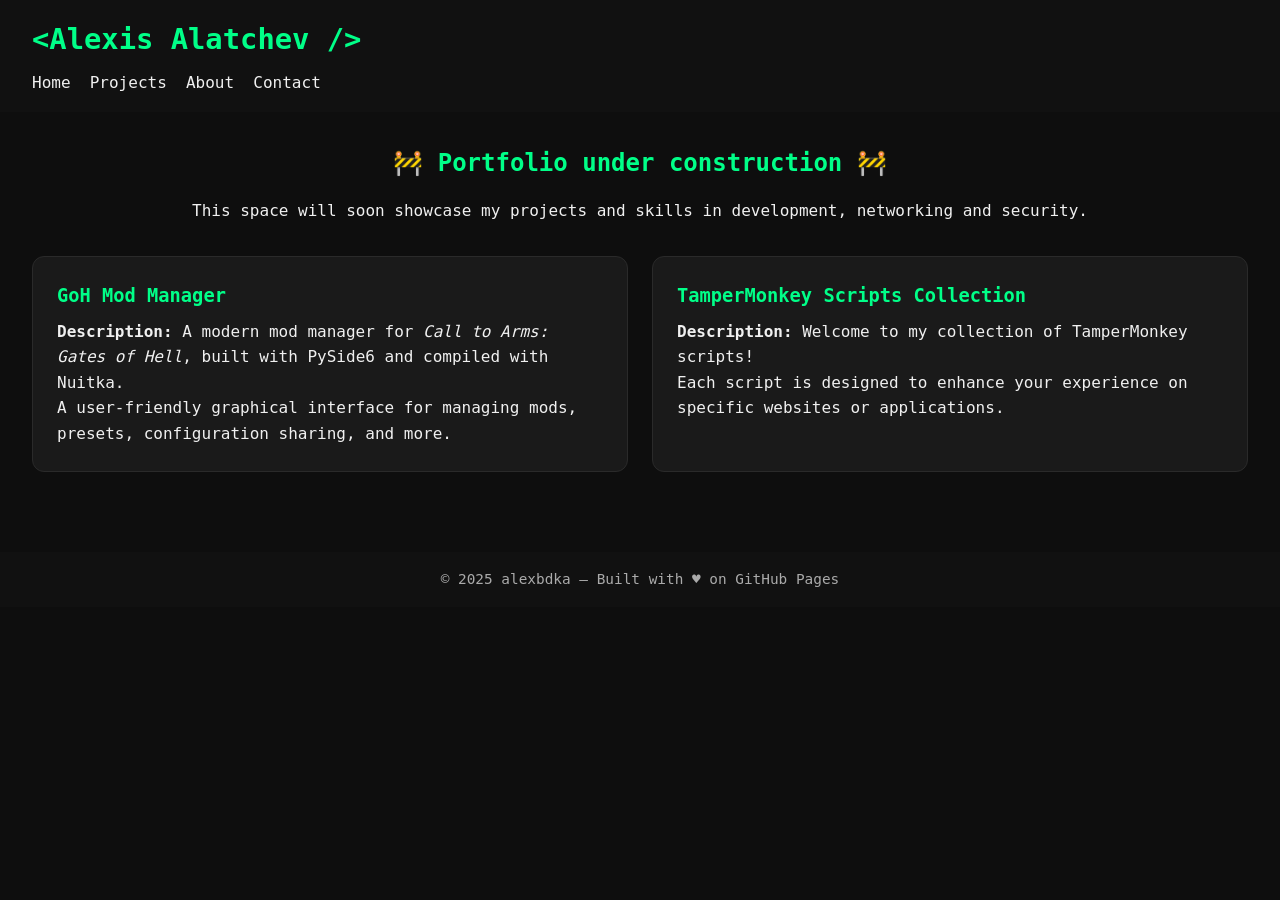
==== index.html @ 6c990573 "html structure, style and two projects (still wip)" ====
<!DOCTYPE html>
<html lang="en">
<head>
  <meta charset="UTF-8">
  <meta name="viewport" content="width=device-width, initial-scale=1.0">
  <title>Portfolio – Under Construction</title>
  <link rel="stylesheet" href="css/style.css">
</head>
<body>
  <header>
    <h1>&lt;Alexis Alatchev /&gt;</h1>
    <nav>
      <ul>
        <li><a href="#">Home</a></li>
        <li><a href="#">Projects</a></li>
        <li><a href="#">About</a></li>
        <li><a href="#">Contact</a></li>
      </ul>
    </nav>
  </header>

  <main>
    <section class="hero">
      <h2>🚧 Portfolio under construction 🚧</h2>
      <p>This space will soon showcase my projects and skills in development, networking and security.</p>
    </section>

    <section class="grid">
      <!-- Project: GoH Mod Manager -->
      <article class="card">
        <h3>
          <a href="https://github.com/alexbdka/goh-mod-manager" target="_blank">
            GoH Mod Manager
          </a>
        </h3>
        <p><strong>Description:</strong> A modern mod manager for 
          <em>Call to Arms: Gates of Hell</em>, built with PySide6 and compiled with Nuitka.
        </p>
        <p>
          A user-friendly graphical interface for managing mods, presets, configuration sharing, and more.
        </p>
      </article>

      <!-- Project: TamperMonkey Scripts Collection -->
      <article class="card">
        <h3>
          <a href="https://github.com/alexbdka/tampermonkey" target="_blank">
            TamperMonkey Scripts Collection
          </a>
        </h3>
        <p><strong>Description:</strong> Welcome to my collection of TamperMonkey scripts!</p>
        <p>
          Each script is designed to enhance your experience on specific websites or applications.
        </p>
      </article>

      
    </section>
  </main>

  <footer>
    <p>© 2025 alexbdka – Built with ♥ on GitHub Pages</p>
  </footer>
</body>
</html>
---- css/style.css ----
/* Reset & base */
* {
  margin: 0;
  padding: 0;
  box-sizing: border-box;
}

body {
  font-family: "Fira Code", monospace;
  background-color: #0e0e0e;
  color: #f0f0f0;
  line-height: 1.6;
}

/* Layout */
header, footer {
  background: #111;
  padding: 1rem 2rem;
}

header h1 {
  font-size: 1.8rem;
  color: #00ff88;
}

nav ul {
  list-style: none;
  display: flex;
  gap: 1.2rem;
  margin-top: 0.5rem;
}

nav a {
  text-decoration: none;
  color: #f0f0f0;
  transition: color 0.2s;
}

nav a:hover {
  color: #00ff88;
}

main {
  padding: 2rem;
}

/* Hero */
.hero {
  text-align: center;
  margin-bottom: 2rem;
}

.hero h2 {
  font-size: 1.5rem;
  margin-bottom: 1rem;
  color: #00ff88;
}

/* Grid of cards */
.grid {
  display: grid;
  gap: 1.5rem;
  grid-template-columns: repeat(auto-fit, minmax(250px, 1fr));
}

.card {
  background: #1a1a1a;
  border: 1px solid #2a2a2a;
  border-radius: 12px;
  padding: 1.5rem;
  transition: transform 0.2s, border-color 0.2s;
}

.card:hover {
  transform: translateY(-5px);
  border-color: #00ff88;
}

.card h3 {
  margin-bottom: 0.5rem;
  color: #00ff88;
}

.card a {
  color: #00ff88;
  text-decoration: none;
}

.card a:hover {
  text-decoration: underline;
}

footer {
  text-align: center;
  font-size: 0.9rem;
  margin-top: 3rem;
  color: #aaa;
}
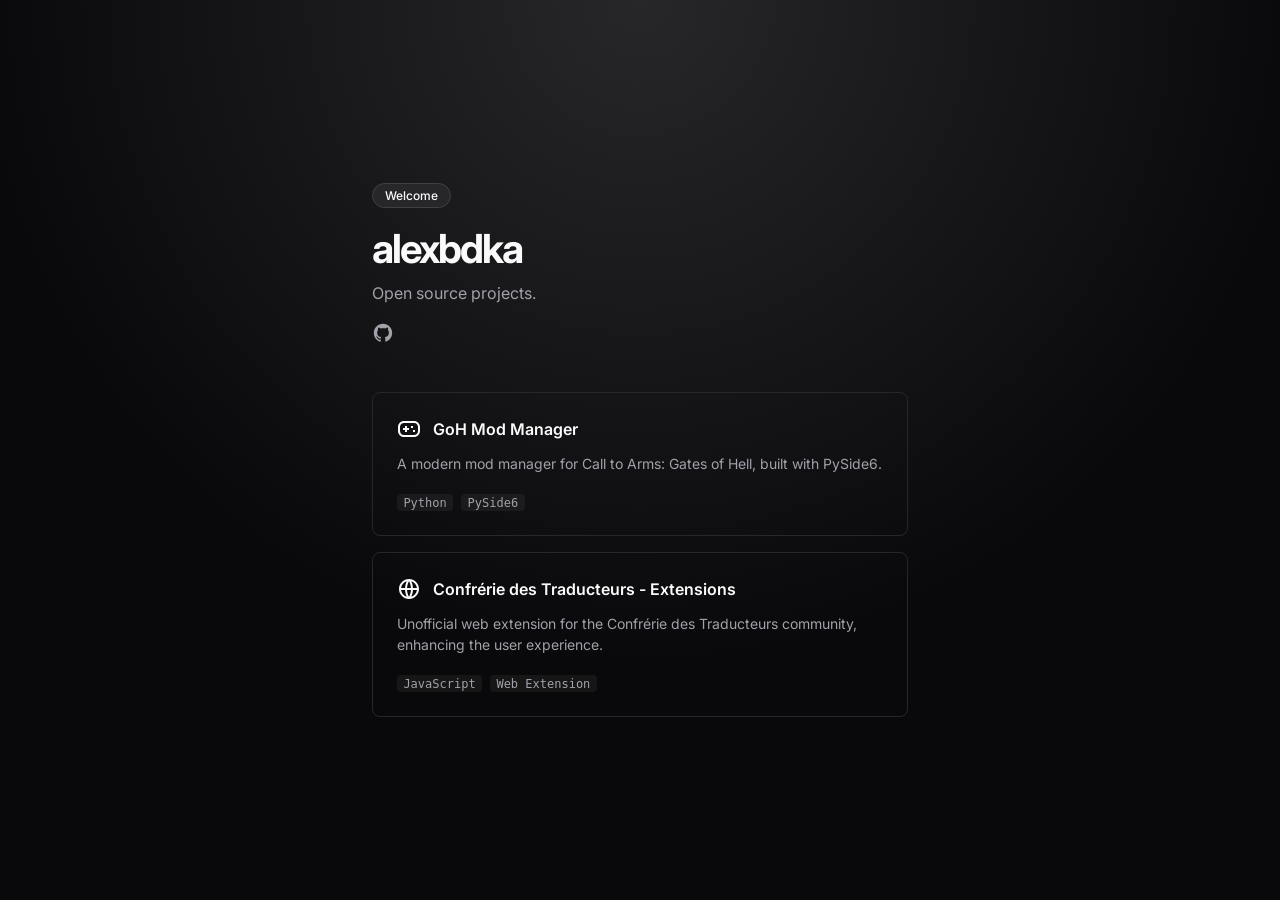
==== commit fdfe545c: "2026 rework" ====
--- a/index.html
+++ b/index.html
@@ -1,65 +1,66 @@
-<!DOCTYPE html>
+<!doctype html>
 <html lang="en">
-<head>
-  <meta charset="UTF-8">
-  <meta name="viewport" content="width=device-width, initial-scale=1.0">
-  <title>Portfolio – Under Construction</title>
-  <link rel="stylesheet" href="css/style.css">
-</head>
-<body>
-  <header>
-    <h1>&lt;Alexis Alatchev /&gt;</h1>
-    <nav>
-      <ul>
-        <li><a href="#">Home</a></li>
-        <li><a href="#">Projects</a></li>
-        <li><a href="#">About</a></li>
-        <li><a href="#">Contact</a></li>
-      </ul>
-    </nav>
-  </header>
+  <head>
+    <meta charset="UTF-8" />
+    <meta name="viewport" content="width=device-width, initial-scale=1.0" />
 
-  <main>
-    <section class="hero">
-      <h2>🚧 Portfolio under construction 🚧</h2>
-      <p>This space will soon showcase my projects and skills in development, networking and security.</p>
-    </section>
+    <meta
+      name="description"
+      content="Portfolio of alexbdka. Open source projects, development tools, and utilities."
+    />
+    <meta name="theme-color" content="#09090b" />
+    <meta name="author" content="alexbdka" />
 
-    <section class="grid">
-      <!-- Project: GoH Mod Manager -->
-      <article class="card">
-        <h3>
-          <a href="https://github.com/alexbdka/goh-mod-manager" target="_blank">
-            GoH Mod Manager
+    <meta property="og:title" content="alexbdka - Open Source" />
+    <meta
+      property="og:description"
+      content="Developer showcasing open source tools like GoH Mod Manager."
+    />
+    <meta property="og:type" content="website" />
+
+    <title>alexbdka</title>
+
+    <link rel="stylesheet" href="css/style.css" />
+
+    <link rel="preconnect" href="https://fonts.googleapis.com" />
+    <link rel="preconnect" href="https://fonts.gstatic.com" crossorigin />
+    <link
+      href="https://fonts.googleapis.com/css2?family=Inter:wght@400;500;600;700&display=swap"
+      rel="stylesheet"
+    />
+  </head>
+  <body>
+    <main class="container">
+      <header class="header">
+        <div class="badge">Welcome</div>
+        <h1 class="title">alexbdka</h1>
+        <p class="subtitle">Open source projects.</p>
+
+        <div class="socials">
+          <a
+            href="https://github.com/alexbdka"
+            target="_blank"
+            rel="noopener noreferrer"
+            aria-label="GitHub Profile"
+          >
+            <svg
+              xmlns="http://www.w3.org/2000/svg"
+              width="22"
+              height="22"
+              viewBox="0 0 24 24"
+              fill="currentColor"
+            >
+              <path
+                d="M12.001 2C6.47598 2 2.00098 6.475 2.00098 12C2.00098 16.425 4.86348 20.1625 8.83848 21.4875C9.33848 21.575 9.52598 21.275 9.52598 21.0125C9.52598 20.775 9.51348 19.9875 9.51348 19.15C7.00098 19.6125 6.35098 18.5375 6.15098 17.975C6.03848 17.6875 5.55098 16.8 5.12598 16.5625C4.77598 16.375 4.27598 15.9125 5.11348 15.9C5.90098 15.8875 6.46348 16.625 6.65098 16.925C7.55098 18.4375 8.98848 18.0125 9.56348 17.75C9.65098 17.1 9.91348 16.6625 10.201 16.4125C7.97598 16.1625 5.65098 15.3 5.65098 11.475C5.65098 10.3875 6.03848 9.4875 6.67598 8.7875C6.57598 8.5375 6.22598 7.5125 6.77598 6.1375C6.77598 6.1375 7.61348 5.875 9.52598 7.1625C10.326 6.9375 11.176 6.825 12.026 6.825C12.876 6.825 13.726 6.9375 14.526 7.1625C16.4385 5.8625 17.276 6.1375 17.276 6.1375C17.826 7.5125 17.476 8.5375 17.376 8.7875C18.0135 9.4875 18.401 10.375 18.401 11.475C18.401 15.3125 16.0635 16.1625 13.8385 16.4125C14.201 16.725 14.5135 17.325 14.5135 18.2625C14.5135 19.6 14.501 20.675 14.501 21.0125C14.501 21.275 14.6885 21.5875 15.1885 21.4875C19.259 20.1133 21.9999 16.2963 22.001 12C22.001 6.475 17.526 2 12.001 2Z"
+              ></path>
+            </svg>
           </a>
-        </h3>
-        <p><strong>Description:</strong> A modern mod manager for 
-          <em>Call to Arms: Gates of Hell</em>, built with PySide6 and compiled with Nuitka.
-        </p>
-        <p>
-          A user-friendly graphical interface for managing mods, presets, configuration sharing, and more.
-        </p>
-      </article>
+        </div>
+      </header>
 
-      <!-- Project: TamperMonkey Scripts Collection -->
-      <article class="card">
-        <h3>
-          <a href="https://github.com/alexbdka/tampermonkey" target="_blank">
-            TamperMonkey Scripts Collection
-          </a>
-        </h3>
-        <p><strong>Description:</strong> Welcome to my collection of TamperMonkey scripts!</p>
-        <p>
-          Each script is designed to enhance your experience on specific websites or applications.
-        </p>
-      </article>
+      <div id="projects-grid" class="projects-grid"></div>
+    </main>
 
-      
-    </section>
-  </main>
-
-  <footer>
-    <p>© 2025 alexbdka – Built with ♥ on GitHub Pages</p>
-  </footer>
-</body>
+    <script src="js/main.js"></script>
+  </body>
 </html>
--- a/css/style.css
+++ b/css/style.css
@@ -1,98 +1,244 @@
-/* Reset & base */
-* {
-  margin: 0;
-  padding: 0;
+/* -------------------------------------------------------------------------- */
+/* CONFIGURATION & VARIABLES                                                  */
+/* -------------------------------------------------------------------------- */
+:root {
+  /* "Zinc" Color Palette (Dark Theme Standard) */
+  --background: #09090b;
+  --card-bg: transparent;
+  --card-border: #27272a;
+  --card-hover: #18181b;
+
+  --text-primary: #fafafa;
+  --text-secondary: #a1a1aa;
+
+  --badge-bg: #27272a;
+  --badge-text: #fafafa;
+}
+
+/* -------------------------------------------------------------------------- */
+/* RESET & BASE STYLES                                                        */
+/* -------------------------------------------------------------------------- */
+body {
+  background-color: var(--background);
+  /* Radial gradient: Creates a "spotlight" effect at top-center */
+  background-image: radial-gradient(
+    circle at 50% 0%,
+    #27272a 0%,
+    transparent 60%
+  );
+  background-attachment: fixed; /* Prevents gradient from scrolling on mobile */
+  color: var(--text-primary);
+  font-family: "Inter", sans-serif;
+  margin: 0;
+  min-height: 100vh;
+  display: flex;
+  justify-content: center;
+  align-items: center;
+  -webkit-font-smoothing: antialiased; /* Crisp text on MacOS/iOS */
+}
+
+/* Main Container Layout */
+.container {
+  width: 100%;
+  max-width: 600px;
+  padding: 2rem;
   box-sizing: border-box;
 }
 
-body {
-  font-family: "Fira Code", monospace;
-  background-color: #0e0e0e;
-  color: #f0f0f0;
+/* Mobile Optimization */
+@media (max-width: 640px) {
+  .container {
+    padding: 1.5rem; /* Less padding on small screens */
+    align-items: flex-start; /* Better alignment on tall mobile screens */
+    padding-top: 4rem;
+  }
+}
+
+/* -------------------------------------------------------------------------- */
+/* HEADER SECTION                                                             */
+/* -------------------------------------------------------------------------- */
+.header {
+  margin-bottom: 3rem;
+  animation: fade-in 0.8s ease-out forwards;
+}
+
+.badge {
+  display: inline-block;
+  font-size: 0.75rem;
+  font-weight: 500;
+  color: var(--badge-text);
+  background-color: var(--badge-bg);
+  padding: 0.25rem 0.75rem;
+  border-radius: 9999px; /* Full pill shape */
+  border: 1px solid #3f3f46;
+  margin-bottom: 1rem;
+  user-select: none;
+}
+
+.title {
+  font-size: 2.5rem;
+  font-weight: 700;
+  margin: 0 0 0.5rem 0;
+  letter-spacing: -0.05em;
+  text-wrap: balance; /* Prevents typographic widows */
+}
+
+.subtitle {
+  color: var(--text-secondary);
+  font-size: 1rem;
+  margin: 0;
   line-height: 1.6;
-}
-
-/* Layout */
-header, footer {
-  background: #111;
-  padding: 1rem 2rem;
-}
-
-header h1 {
-  font-size: 1.8rem;
-  color: #00ff88;
-}
-
-nav ul {
-  list-style: none;
-  display: flex;
-  gap: 1.2rem;
-  margin-top: 0.5rem;
-}
-
-nav a {
+  text-wrap: balance;
+}
+
+/* Mobile Text Adjustment */
+@media (max-width: 640px) {
+  .title {
+    font-size: 2rem;
+  }
+  .subtitle {
+    font-size: 0.95rem;
+  }
+}
+
+.socials {
+  margin-top: 1rem;
+  display: flex;
+  gap: 1rem;
+}
+
+.socials a {
+  color: var(--text-secondary);
+  transition: color 0.2s ease;
+  display: flex;
+  align-items: center;
+}
+
+.socials a:hover {
+  color: var(--text-primary);
+}
+
+/* -------------------------------------------------------------------------- */
+/* PROJECTS GRID                                                              */
+/* -------------------------------------------------------------------------- */
+.projects-grid {
+  display: grid;
+  grid-template-columns: 1fr;
+  gap: 1rem;
+  opacity: 0; /* Hidden initially for animation */
+  transform: translateY(20px);
+  animation: slide-up 0.8s cubic-bezier(0.16, 1, 0.3, 1) forwards;
+  animation-delay: 0.2s;
+}
+
+/* -------------------------------------------------------------------------- */
+/* CARD COMPONENT                                                             */
+/* -------------------------------------------------------------------------- */
+.card {
+  background-color: var(--card-bg);
+  border: 1px solid var(--card-border);
+  border-radius: 0.5rem;
+  padding: 1.5rem;
   text-decoration: none;
-  color: #f0f0f0;
-  transition: color 0.2s;
-}
-
-nav a:hover {
-  color: #00ff88;
-}
-
-main {
-  padding: 2rem;
-}
-
-/* Hero */
-.hero {
-  text-align: center;
-  margin-bottom: 2rem;
-}
-
-.hero h2 {
-  font-size: 1.5rem;
-  margin-bottom: 1rem;
-  color: #00ff88;
-}
-
-/* Grid of cards */
-.grid {
-  display: grid;
-  gap: 1.5rem;
-  grid-template-columns: repeat(auto-fit, minmax(250px, 1fr));
-}
-
-.card {
-  background: #1a1a1a;
-  border: 1px solid #2a2a2a;
-  border-radius: 12px;
-  padding: 1.5rem;
-  transition: transform 0.2s, border-color 0.2s;
-}
-
-.card:hover {
-  transform: translateY(-5px);
-  border-color: #00ff88;
-}
-
-.card h3 {
-  margin-bottom: 0.5rem;
-  color: #00ff88;
-}
-
-.card a {
-  color: #00ff88;
-  text-decoration: none;
-}
-
-.card a:hover {
-  text-decoration: underline;
-}
-
-footer {
-  text-align: center;
-  font-size: 0.9rem;
-  margin-top: 3rem;
-  color: #aaa;
-}
+  transition: all 0.2s ease;
+  display: flex;
+  flex-direction: column;
+  gap: 0.75rem;
+  position: relative;
+  overflow: hidden; /* Contains internal animations */
+}
+
+/* Interactive States */
+.card:hover,
+.card:focus-visible {
+  background-color: var(--card-hover);
+  border-color: #3f3f46;
+  transform: translateY(-2px);
+  outline: none;
+}
+
+.card-header {
+  display: flex;
+  align-items: center;
+  gap: 0.75rem;
+}
+
+.card-icon {
+  width: 24px;
+  height: 24px;
+  color: var(--text-primary);
+  display: flex;
+  align-items: center;
+  justify-content: center;
+}
+
+.card-title {
+  margin: 0;
+  font-size: 1rem;
+  font-weight: 600;
+  color: var(--text-primary);
+  display: flex;
+  align-items: center;
+}
+
+/* Animated External Link Arrow */
+.external-link-icon {
+  margin-left: 6px;
+  opacity: 0;
+  transform: translate(-4px, 4px);
+  transition: all 0.2s ease;
+  color: var(--text-secondary);
+}
+
+.card:hover .external-link-icon,
+.card:focus-visible .external-link-icon {
+  opacity: 1;
+  transform: translate(0, 0);
+}
+
+.card-content p {
+  margin: 0;
+  font-size: 0.875rem;
+  color: var(--text-secondary);
+  line-height: 1.5;
+}
+
+.card-footer {
+  margin-top: auto;
+  padding-top: 0.5rem;
+  display: flex;
+  flex-wrap: wrap;
+  gap: 0.5rem;
+}
+
+.tech-tag {
+  font-size: 0.75rem;
+  color: var(--text-secondary);
+  font-family: ui-monospace, SFMono-Regular, Menlo, Monaco, Consolas, monospace;
+  background-color: rgba(255, 255, 255, 0.05); /* Very subtle background */
+  padding: 0.1rem 0.4rem;
+  border-radius: 4px;
+}
+
+/* -------------------------------------------------------------------------- */
+/* ANIMATIONS                                                                 */
+/* -------------------------------------------------------------------------- */
+@keyframes fade-in {
+  from {
+    opacity: 0;
+  }
+  to {
+    opacity: 1;
+  }
+}
+
+@keyframes slide-up {
+  from {
+    opacity: 0;
+    transform: translateY(20px);
+  }
+  to {
+    opacity: 1;
+    transform: translateY(0);
+  }
+}
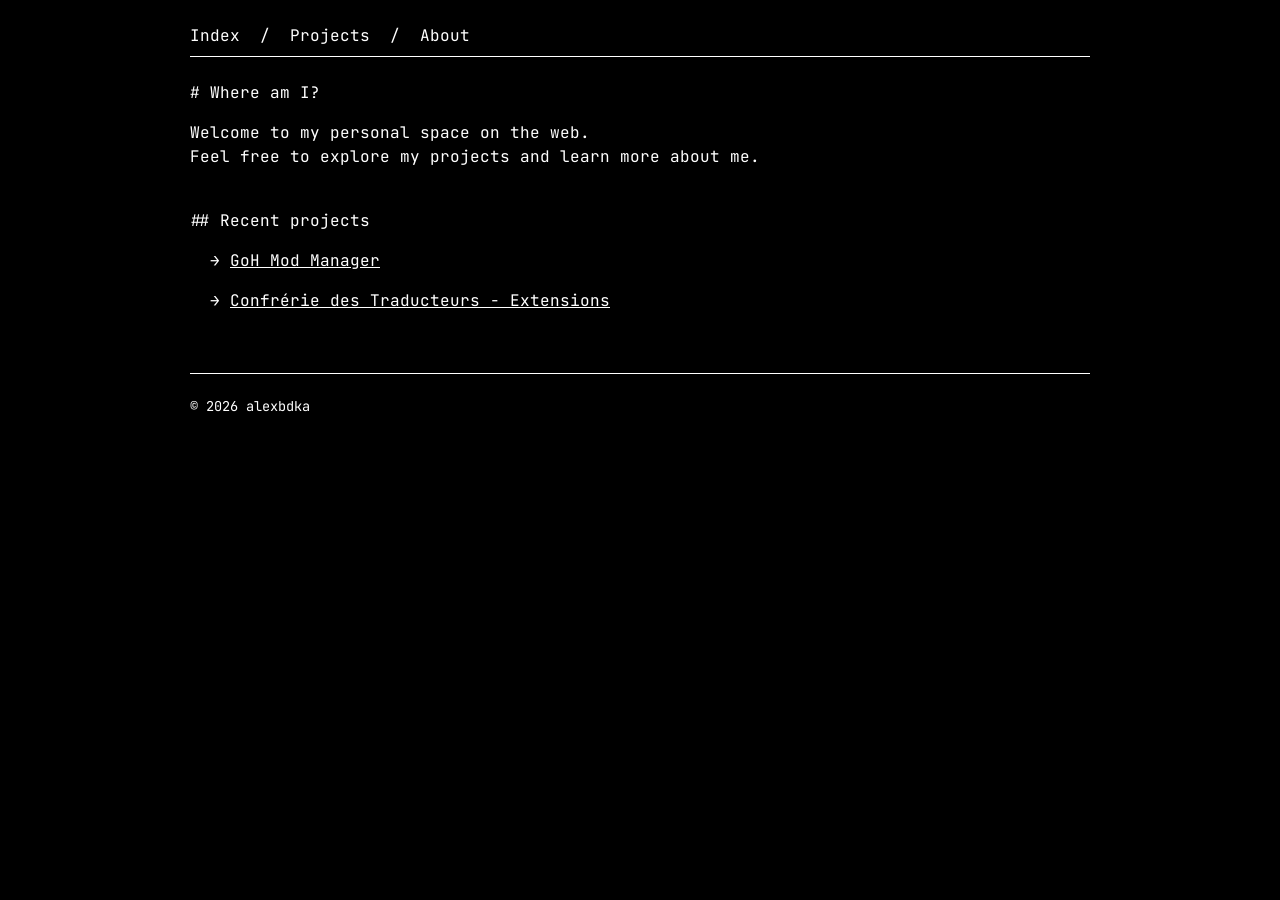
==== commit 87f51945: "v1" ====
--- a/index.html
+++ b/index.html
@@ -1,66 +1,54 @@
 <!doctype html>
 <html lang="en">
-  <head>
-    <meta charset="UTF-8" />
-    <meta name="viewport" content="width=device-width, initial-scale=1.0" />
+    <head>
+        <meta charset="UTF-8" />
+        <meta name="viewport" content="width=device-width, initial-scale=1.0" />
 
-    <meta
-      name="description"
-      content="Portfolio of alexbdka. Open source projects, development tools, and utilities."
-    />
-    <meta name="theme-color" content="#09090b" />
-    <meta name="author" content="alexbdka" />
+        <title>alexbdka - index</title>
 
-    <meta property="og:title" content="alexbdka - Open Source" />
-    <meta
-      property="og:description"
-      content="Developer showcasing open source tools like GoH Mod Manager."
-    />
-    <meta property="og:type" content="website" />
+        <link rel="stylesheet" href="css/style.css" />
+        <link rel="icon" href="assets/icons/favicon.svg" type="image/svg+xml" />
+    </head>
 
-    <title>alexbdka</title>
+    <body>
+        <header>
+            <nav>
+                <a href="index.html">Index</a> /
+                <a href="projects.html">Projects</a> /
+                <a href="about.html">About</a>
+            </nav>
+        </header>
 
-    <link rel="stylesheet" href="css/style.css" />
+        <main>
+            <section>
+                <h1>Where am I?</h1>
 
-    <link rel="preconnect" href="https://fonts.googleapis.com" />
-    <link rel="preconnect" href="https://fonts.gstatic.com" crossorigin />
-    <link
-      href="https://fonts.googleapis.com/css2?family=Inter:wght@400;500;600;700&display=swap"
-      rel="stylesheet"
-    />
-  </head>
-  <body>
-    <main class="container">
-      <header class="header">
-        <div class="badge">Welcome</div>
-        <h1 class="title">alexbdka</h1>
-        <p class="subtitle">Open source projects.</p>
+                <p>
+                    Welcome to my personal space on the web. <br />
+                    Feel free to explore my projects and learn more about me.
+                </p>
+            </section>
 
-        <div class="socials">
-          <a
-            href="https://github.com/alexbdka"
-            target="_blank"
-            rel="noopener noreferrer"
-            aria-label="GitHub Profile"
-          >
-            <svg
-              xmlns="http://www.w3.org/2000/svg"
-              width="22"
-              height="22"
-              viewBox="0 0 24 24"
-              fill="currentColor"
-            >
-              <path
-                d="M12.001 2C6.47598 2 2.00098 6.475 2.00098 12C2.00098 16.425 4.86348 20.1625 8.83848 21.4875C9.33848 21.575 9.52598 21.275 9.52598 21.0125C9.52598 20.775 9.51348 19.9875 9.51348 19.15C7.00098 19.6125 6.35098 18.5375 6.15098 17.975C6.03848 17.6875 5.55098 16.8 5.12598 16.5625C4.77598 16.375 4.27598 15.9125 5.11348 15.9C5.90098 15.8875 6.46348 16.625 6.65098 16.925C7.55098 18.4375 8.98848 18.0125 9.56348 17.75C9.65098 17.1 9.91348 16.6625 10.201 16.4125C7.97598 16.1625 5.65098 15.3 5.65098 11.475C5.65098 10.3875 6.03848 9.4875 6.67598 8.7875C6.57598 8.5375 6.22598 7.5125 6.77598 6.1375C6.77598 6.1375 7.61348 5.875 9.52598 7.1625C10.326 6.9375 11.176 6.825 12.026 6.825C12.876 6.825 13.726 6.9375 14.526 7.1625C16.4385 5.8625 17.276 6.1375 17.276 6.1375C17.826 7.5125 17.476 8.5375 17.376 8.7875C18.0135 9.4875 18.401 10.375 18.401 11.475C18.401 15.3125 16.0635 16.1625 13.8385 16.4125C14.201 16.725 14.5135 17.325 14.5135 18.2625C14.5135 19.6 14.501 20.675 14.501 21.0125C14.501 21.275 14.6885 21.5875 15.1885 21.4875C19.259 20.1133 21.9999 16.2963 22.001 12C22.001 6.475 17.526 2 12.001 2Z"
-              ></path>
-            </svg>
-          </a>
-        </div>
-      </header>
+            <section>
+                <h2>Recent projects</h2>
 
-      <div id="projects-grid" class="projects-grid"></div>
-    </main>
+                <ul>
+                    <li>
+                        <a href="https://github.com/alexbdka/goh-mod-manager">
+                            GoH Mod Manager
+                        </a>
+                    </li>
+                    <li>
+                        <a href="https://github.com/alexbdka/cdt-extensions">
+                            Confrérie des Traducteurs - Extensions
+                        </a>
+                    </li>
+                </ul>
+            </section>
+        </main>
 
-    <script src="js/main.js"></script>
-  </body>
+        <footer>
+            <p>© 2026 alexbdka</p>
+        </footer>
+    </body>
 </html>
--- a/css/style.css
+++ b/css/style.css
@@ -1,244 +1,126 @@
-/* -------------------------------------------------------------------------- */
-/* CONFIGURATION & VARIABLES                                                  */
-/* -------------------------------------------------------------------------- */
-:root {
-  /* "Zinc" Color Palette (Dark Theme Standard) */
-  --background: #09090b;
-  --card-bg: transparent;
-  --card-border: #27272a;
-  --card-hover: #18181b;
+@import url("https://fonts.googleapis.com/css2?family=JetBrains+Mono:ital,wght@0,100..800;1,100..800&display=swap");
 
-  --text-primary: #fafafa;
-  --text-secondary: #a1a1aa;
-
-  --badge-bg: #27272a;
-  --badge-text: #fafafa;
+* {
+    box-sizing: border-box;
 }
 
-/* -------------------------------------------------------------------------- */
-/* RESET & BASE STYLES                                                        */
-/* -------------------------------------------------------------------------- */
-body {
-  background-color: var(--background);
-  /* Radial gradient: Creates a "spotlight" effect at top-center */
-  background-image: radial-gradient(
-    circle at 50% 0%,
-    #27272a 0%,
-    transparent 60%
-  );
-  background-attachment: fixed; /* Prevents gradient from scrolling on mobile */
-  color: var(--text-primary);
-  font-family: "Inter", sans-serif;
-  margin: 0;
-  min-height: 100vh;
-  display: flex;
-  justify-content: center;
-  align-items: center;
-  -webkit-font-smoothing: antialiased; /* Crisp text on MacOS/iOS */
+html {
+    font-size: 16px;
 }
 
-/* Main Container Layout */
-.container {
-  width: 100%;
-  max-width: 600px;
-  padding: 2rem;
-  box-sizing: border-box;
+body {
+    margin: 0;
+    padding: 24px;
+
+    background: #000;
+    color: #fff;
+
+    font-family: "JetBrains Mono", monospace;
+    line-height: 1.5;
 }
 
-/* Mobile Optimization */
-@media (max-width: 640px) {
-  .container {
-    padding: 1.5rem; /* Less padding on small screens */
-    align-items: flex-start; /* Better alignment on tall mobile screens */
-    padding-top: 4rem;
-  }
+body > * {
+    max-width: 900px;
+    margin-left: auto;
+    margin-right: auto;
 }
 
-/* -------------------------------------------------------------------------- */
-/* HEADER SECTION                                                             */
-/* -------------------------------------------------------------------------- */
-.header {
-  margin-bottom: 3rem;
-  animation: fade-in 0.8s ease-out forwards;
+header {
+    border-bottom: 1px solid #fff;
+    padding-bottom: 8px;
+    margin-bottom: 24px;
 }
 
-.badge {
-  display: inline-block;
-  font-size: 0.75rem;
-  font-weight: 500;
-  color: var(--badge-text);
-  background-color: var(--badge-bg);
-  padding: 0.25rem 0.75rem;
-  border-radius: 9999px; /* Full pill shape */
-  border: 1px solid #3f3f46;
-  margin-bottom: 1rem;
-  user-select: none;
+nav {
+    display: flex;
+    gap: 20px;
 }
 
-.title {
-  font-size: 2.5rem;
-  font-weight: 700;
-  margin: 0 0 0.5rem 0;
-  letter-spacing: -0.05em;
-  text-wrap: balance; /* Prevents typographic widows */
+nav a,
+a {
+    color: #fff;
 }
 
-.subtitle {
-  color: var(--text-secondary);
-  font-size: 1rem;
-  margin: 0;
-  line-height: 1.6;
-  text-wrap: balance;
+nav a {
+    text-decoration: none;
 }
 
-/* Mobile Text Adjustment */
-@media (max-width: 640px) {
-  .title {
-    font-size: 2rem;
-  }
-  .subtitle {
-    font-size: 0.95rem;
-  }
+nav a:hover {
+    background: #fff;
+    color: #000;
 }
 
-.socials {
-  margin-top: 1rem;
-  display: flex;
-  gap: 1rem;
+main {
+    max-width: 900px;
 }
 
-.socials a {
-  color: var(--text-secondary);
-  transition: color 0.2s ease;
-  display: flex;
-  align-items: center;
+section {
+    margin-bottom: 40px;
 }
 
-.socials a:hover {
-  color: var(--text-primary);
+h1,
+h2 {
+    font-size: 1rem;
+    font-weight: normal;
 }
 
-/* -------------------------------------------------------------------------- */
-/* PROJECTS GRID                                                              */
-/* -------------------------------------------------------------------------- */
-.projects-grid {
-  display: grid;
-  grid-template-columns: 1fr;
-  gap: 1rem;
-  opacity: 0; /* Hidden initially for animation */
-  transform: translateY(20px);
-  animation: slide-up 0.8s cubic-bezier(0.16, 1, 0.3, 1) forwards;
-  animation-delay: 0.2s;
+h1::before {
+    content: "# ";
 }
 
-/* -------------------------------------------------------------------------- */
-/* CARD COMPONENT                                                             */
-/* -------------------------------------------------------------------------- */
-.card {
-  background-color: var(--card-bg);
-  border: 1px solid var(--card-border);
-  border-radius: 0.5rem;
-  padding: 1.5rem;
-  text-decoration: none;
-  transition: all 0.2s ease;
-  display: flex;
-  flex-direction: column;
-  gap: 0.75rem;
-  position: relative;
-  overflow: hidden; /* Contains internal animations */
+h2::before {
+    content: "## ";
 }
 
-/* Interactive States */
-.card:hover,
-.card:focus-visible {
-  background-color: var(--card-hover);
-  border-color: #3f3f46;
-  transform: translateY(-2px);
-  outline: none;
+p {
+    max-width: 700px;
 }
 
-.card-header {
-  display: flex;
-  align-items: center;
-  gap: 0.75rem;
+ul {
+    padding-left: 20px;
+    list-style: none;
 }
 
-.card-icon {
-  width: 24px;
-  height: 24px;
-  color: var(--text-primary);
-  display: flex;
-  align-items: center;
-  justify-content: center;
+li::before {
+    content: "→ ";
 }
 
-.card-title {
-  margin: 0;
-  font-size: 1rem;
-  font-weight: 600;
-  color: var(--text-primary);
-  display: flex;
-  align-items: center;
+li {
+    margin-bottom: 16px;
 }
 
-/* Animated External Link Arrow */
-.external-link-icon {
-  margin-left: 6px;
-  opacity: 0;
-  transform: translate(-4px, 4px);
-  transition: all 0.2s ease;
-  color: var(--text-secondary);
+li:last-child {
+    margin-bottom: 0;
 }
 
-.card:hover .external-link-icon,
-.card:focus-visible .external-link-icon {
-  opacity: 1;
-  transform: translate(0, 0);
+.item-label,
+.item-detail {
+    display: block;
 }
 
-.card-content p {
-  margin: 0;
-  font-size: 0.875rem;
-  color: var(--text-secondary);
-  line-height: 1.5;
+.item-label {
+    font-weight: 600;
 }
 
-.card-footer {
-  margin-top: auto;
-  padding-top: 0.5rem;
-  display: flex;
-  flex-wrap: wrap;
-  gap: 0.5rem;
+.item-detail {
+    color: #c8c8c8;
+    font-style: italic;
 }
 
-.tech-tag {
-  font-size: 0.75rem;
-  color: var(--text-secondary);
-  font-family: ui-monospace, SFMono-Regular, Menlo, Monaco, Consolas, monospace;
-  background-color: rgba(255, 255, 255, 0.05); /* Very subtle background */
-  padding: 0.1rem 0.4rem;
-  border-radius: 4px;
+.stacked-list li {
+    position: relative;
+    padding-left: 20px;
 }
 
-/* -------------------------------------------------------------------------- */
-/* ANIMATIONS                                                                 */
-/* -------------------------------------------------------------------------- */
-@keyframes fade-in {
-  from {
-    opacity: 0;
-  }
-  to {
-    opacity: 1;
-  }
+.stacked-list li::before {
+    position: absolute;
+    left: 0;
 }
 
-@keyframes slide-up {
-  from {
-    opacity: 0;
-    transform: translateY(20px);
-  }
-  to {
-    opacity: 1;
-    transform: translateY(0);
-  }
+footer {
+    border-top: 1px solid #fff;
+    padding-top: 8px;
+    margin-top: 60px;
+
+    font-size: 0.85rem;
 }
